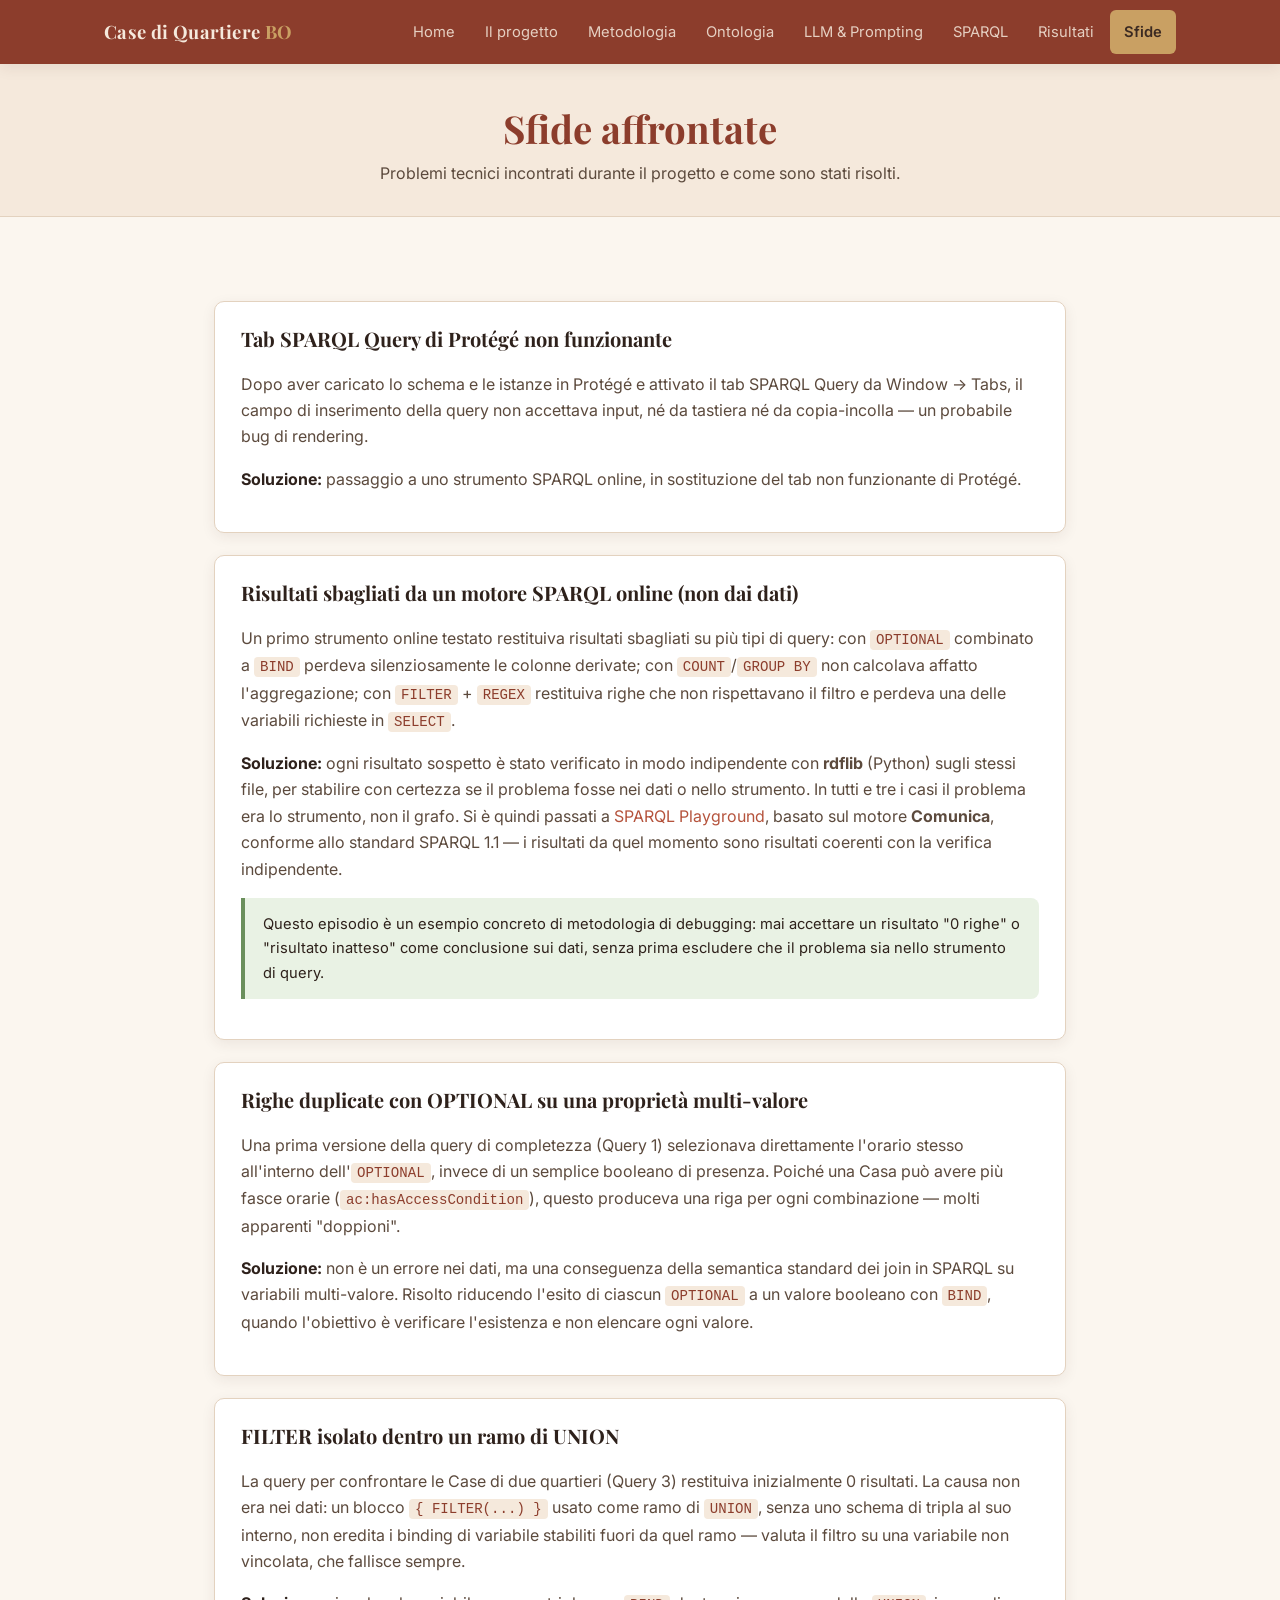
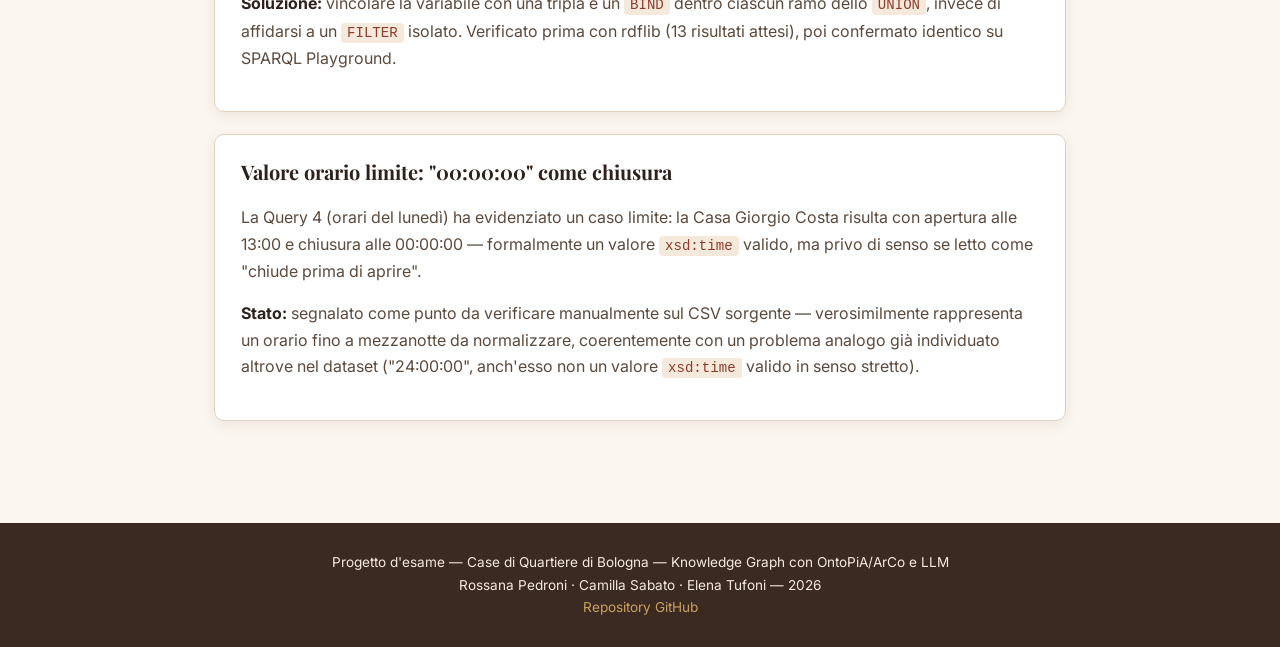
==== challenges.html @ 00c5fe93 "Add files via upload Prima versione del sito" ====
<!DOCTYPE html>
<html lang="it">
<head>
<meta charset="UTF-8">
<meta name="viewport" content="width=device-width, initial-scale=1.0">
<title>Sfide affrontate — Case di Quartiere di Bologna</title>
<link rel="preconnect" href="https://fonts.googleapis.com">
<link href="https://fonts.googleapis.com/css2?family=Playfair+Display:wght@600;700&family=Inter:wght@400;500;600;700&display=swap" rel="stylesheet">
<link rel="stylesheet" href="css/style.css">
</head>
<body>

<header class="topbar">
  <div class="topbar-inner">
    <a class="brand" href="index.html">Case di Quartiere <span>BO</span></a>
    <nav class="menu">
      <a href="index.html">Home</a>
      <a href="topic.html">Il progetto</a>
      <a href="methodology.html">Metodologia</a>
      <a href="ontology.html">Ontologia</a>
      <a href="llm.html">LLM &amp; Prompting</a>
      <a href="sparql.html">SPARQL</a>
      <a href="results.html">Risultati</a>
      <a href="challenges.html" class="active">Sfide</a>
    </nav>
  </div>
</header>

<section class="page-header">
  <h1>Sfide affrontate</h1>
  <p>Problemi tecnici incontrati durante il progetto e come sono stati risolti.</p>
</section>

<main>

  <section class="card">
    <h3 style="margin-top:0">Tab SPARQL Query di Protégé non funzionante</h3>
    <p>
      Dopo aver caricato lo schema e le istanze in Protégé e attivato il tab SPARQL Query da
      Window → Tabs, il campo di inserimento della query non accettava input, né da tastiera né da
      copia-incolla — un probabile bug di rendering.
    </p>
    <p><span class="label">Soluzione:</span> passaggio a uno strumento SPARQL online, in sostituzione del tab non funzionante di Protégé.</p>
  </section>

  <section class="card">
    <h3 style="margin-top:0">Risultati sbagliati da un motore SPARQL online (non dai dati)</h3>
    <p>
      Un primo strumento online testato restituiva risultati sbagliati su più tipi di query: con
      <code>OPTIONAL</code> combinato a <code>BIND</code> perdeva silenziosamente le colonne derivate;
      con <code>COUNT</code>/<code>GROUP BY</code> non calcolava affatto l'aggregazione; con
      <code>FILTER</code> + <code>REGEX</code> restituiva righe che non rispettavano il filtro e perdeva
      una delle variabili richieste in <code>SELECT</code>.
    </p>
    <p>
      <span class="label">Soluzione:</span> ogni risultato sospetto è stato verificato in modo
      indipendente con <strong>rdflib</strong> (Python) sugli stessi file, per stabilire con certezza se
      il problema fosse nei dati o nello strumento. In tutti e tre i casi il problema era lo strumento,
      non il grafo. Si è quindi passati a <a href="https://atomgraph.github.io/SPARQL-Playground/" target="_blank" rel="noopener">SPARQL Playground</a>,
      basato sul motore <strong>Comunica</strong>, conforme allo standard SPARQL 1.1 — i risultati da
      quel momento sono risultati coerenti con la verifica indipendente.
    </p>
    <div class="note ok">
      Questo episodio è un esempio concreto di metodologia di debugging: mai accettare un risultato
      "0 righe" o "risultato inatteso" come conclusione sui dati, senza prima escludere che il
      problema sia nello strumento di query.
    </div>
  </section>

  <section class="card">
    <h3 style="margin-top:0">Righe duplicate con OPTIONAL su una proprietà multi-valore</h3>
    <p>
      Una prima versione della query di completezza (Query 1) selezionava direttamente l'orario stesso
      all'interno dell'<code>OPTIONAL</code>, invece di un semplice booleano di presenza. Poiché una
      Casa può avere più fasce orarie (<code>ac:hasAccessCondition</code>), questo produceva una riga
      per ogni combinazione — molti apparenti "doppioni".
    </p>
    <p>
      <span class="label">Soluzione:</span> non è un errore nei dati, ma una conseguenza della semantica
      standard dei join in SPARQL su variabili multi-valore. Risolto riducendo l'esito di ciascun
      <code>OPTIONAL</code> a un valore booleano con <code>BIND</code>, quando l'obiettivo è verificare
      l'esistenza e non elencare ogni valore.
    </p>
  </section>

  <section class="card">
    <h3 style="margin-top:0">FILTER isolato dentro un ramo di UNION</h3>
    <p>
      La query per confrontare le Case di due quartieri (Query 3) restituiva inizialmente 0 risultati.
      La causa non era nei dati: un blocco <code>{ FILTER(...) }</code> usato come ramo di
      <code>UNION</code>, senza uno schema di tripla al suo interno, non eredita i binding di variabile
      stabiliti fuori da quel ramo — valuta il filtro su una variabile non vincolata, che fallisce sempre.
    </p>
    <p>
      <span class="label">Soluzione:</span> vincolare la variabile con una tripla e un <code>BIND</code>
      dentro ciascun ramo dello <code>UNION</code>, invece di affidarsi a un <code>FILTER</code> isolato.
      Verificato prima con rdflib (13 risultati attesi), poi confermato identico su SPARQL Playground.
    </p>
  </section>

  <section class="card">
    <h3 style="margin-top:0">Valore orario limite: "00:00:00" come chiusura</h3>
    <p>
      La Query 4 (orari del lunedì) ha evidenziato un caso limite: la Casa Giorgio Costa risulta con
      apertura alle 13:00 e chiusura alle 00:00:00 — formalmente un valore <code>xsd:time</code> valido,
      ma privo di senso se letto come "chiude prima di aprire".
    </p>
    <p>
      <span class="label">Stato:</span> segnalato come punto da verificare manualmente sul CSV sorgente
      — verosimilmente rappresenta un orario fino a mezzanotte da normalizzare, coerentemente con un
      problema analogo già individuato altrove nel dataset ("24:00:00", anch'esso non un valore
      <code>xsd:time</code> valido in senso stretto).
    </p>
  </section>

</main>

<footer>
  Progetto d'esame — Case di Quartiere di Bologna — Knowledge Graph con OntoPiA/ArCo e LLM<br>
  Rossana Pedroni · Camilla Sabato · Elena Tufoni — 2026<br>
  <a href="https://github.com/Rossana22/case-di-quartiere-bologna">Repository GitHub</a>
</footer>

</body>
</html>
---- css/style.css ----
/* ============================================================
   Case di Quartiere di Bologna — Knowledge Graph
   Tema "Bologna" — terracotta / mattone / portici
   ============================================================ */

:root {
  --terracotta: #b5533c;
  --terracotta-dark: #8c3d2c;
  --terracotta-light: #d97b5f;
  --sand: #f5e9dc;
  --cream: #fbf6ef;
  --brown-dark: #3b2a22;
  --gold: #c9a063;
  --text: #2e211b;
  --text-soft: #5c4a3d;
  --border: #e3d2bf;
  --code-bg: #2e211b;
  --code-text: #f5e9dc;
  --radius: 10px;
  --shadow: 0 4px 14px rgba(59, 42, 34, 0.08);
  --shadow-strong: 0 8px 24px rgba(59, 42, 34, 0.16);
}

* { box-sizing: border-box; }

html { scroll-behavior: smooth; }

body {
  margin: 0;
  font-family: "Inter", -apple-system, BlinkMacSystemFont, "Segoe UI", sans-serif;
  color: var(--text);
  background: var(--cream);
  line-height: 1.65;
}

h1, h2, h3, h4 {
  font-family: "Playfair Display", Georgia, serif;
  color: var(--terracotta-dark);
  line-height: 1.25;
  margin-top: 0;
}

h1 { font-size: 2.4rem; }
h2 { font-size: 1.7rem; margin-top: 2.4rem; }
h3 { font-size: 1.25rem; margin-top: 1.8rem; color: var(--text); }

p { color: var(--text-soft); }

a { color: var(--terracotta); text-decoration: none; border-bottom: 1px solid transparent; }
a:hover { border-bottom-color: var(--terracotta); }

/* ---------- Top navigation (fixed, identical on every page) ---------- */

.topbar {
  position: sticky;
  top: 0;
  z-index: 100;
  background: var(--terracotta-dark);
  box-shadow: var(--shadow);
}

.topbar-inner {
  max-width: 1120px;
  margin: 0 auto;
  padding: 0 24px;
  display: flex;
  align-items: center;
  justify-content: space-between;
  min-height: 64px;
  flex-wrap: wrap;
}

.brand {
  color: var(--sand);
  font-family: "Playfair Display", Georgia, serif;
  font-size: 1.15rem;
  font-weight: 700;
  letter-spacing: 0.02em;
  padding: 12px 0;
  border-bottom: none;
}

.brand span { color: var(--gold); }

nav.menu {
  display: flex;
  flex-wrap: wrap;
  gap: 2px;
}

nav.menu a {
  color: var(--sand);
  font-size: 0.92rem;
  padding: 10px 14px;
  border-radius: 6px;
  border-bottom: none;
  opacity: 0.85;
  transition: background 0.15s, opacity 0.15s;
}

nav.menu a:hover { background: rgba(255,255,255,0.1); opacity: 1; }

nav.menu a.active {
  background: var(--gold);
  color: var(--brown-dark);
  opacity: 1;
  font-weight: 600;
}

/* ---------- Hero (arch motif) ---------- */

.hero {
  background: linear-gradient(180deg, var(--terracotta) 0%, var(--terracotta-dark) 100%);
  color: var(--sand);
  padding: 64px 24px 90px;
  position: relative;
  overflow: hidden;
}

.hero-inner { max-width: 900px; margin: 0 auto; text-align: center; }

.hero h1 { color: #fff; font-size: 2.8rem; }

.hero p.lead {
  color: var(--sand);
  font-size: 1.15rem;
  max-width: 700px;
  margin: 18px auto 0;
}

.arches {
  position: absolute;
  bottom: -1px;
  left: 0;
  width: 100%;
  height: 46px;
  background-image: radial-gradient(circle at 30px 46px, transparent 26px, var(--cream) 27px);
  background-size: 60px 46px;
  background-repeat: repeat-x;
}

/* ---------- Page header (non-hero pages) ---------- */

.page-header {
  background: var(--sand);
  border-bottom: 1px solid var(--border);
  padding: 40px 24px 30px;
  text-align: center;
}

.page-header h1 { margin-bottom: 8px; }
.page-header p { max-width: 680px; margin: 0 auto; }

/* ---------- Layout ---------- */

main { max-width: 900px; margin: 0 auto; padding: 48px 24px 80px; }

section { margin-bottom: 2.2rem; }

.card {
  background: #fff;
  border: 1px solid var(--border);
  border-radius: var(--radius);
  padding: 24px 26px;
  box-shadow: var(--shadow);
  margin-bottom: 22px;
}

.grid-2 { display: grid; grid-template-columns: 1fr 1fr; gap: 20px; }
.grid-3 { display: grid; grid-template-columns: repeat(3, 1fr); gap: 20px; }

@media (max-width: 720px) {
  .grid-2, .grid-3 { grid-template-columns: 1fr; }
  .hero h1 { font-size: 2.1rem; }
  nav.menu { justify-content: center; }
  .topbar-inner { justify-content: center; text-align: center; }
}

/* ---------- Buttons ---------- */

.btn {
  display: inline-block;
  background: var(--gold);
  color: var(--brown-dark);
  padding: 12px 22px;
  border-radius: 999px;
  font-weight: 600;
  border-bottom: none;
  margin-top: 10px;
}

.btn:hover { background: #dcb87b; border-bottom: none; }

.btn-outline {
  display: inline-block;
  background: transparent;
  color: #fff;
  border: 1.5px solid rgba(255,255,255,0.6);
  padding: 11px 20px;
  border-radius: 999px;
  margin: 6px;
}
.btn-outline:hover { background: rgba(255,255,255,0.12); border-bottom: none; }

/* ---------- Team ---------- */

.team-grid {
  display: grid;
  grid-template-columns: repeat(3, 1fr);
  gap: 20px;
  margin-top: 20px;
}

.team-card {
  background: #fff;
  border: 1px solid var(--border);
  border-radius: var(--radius);
  padding: 22px;
  text-align: center;
  box-shadow: var(--shadow);
}

.avatar {
  width: 64px;
  height: 64px;
  border-radius: 50%;
  background: var(--terracotta);
  color: #fff;
  display: flex;
  align-items: center;
  justify-content: center;
  font-family: "Playfair Display", serif;
  font-size: 1.4rem;
  margin: 0 auto 12px;
}

@media (max-width: 720px) { .team-grid { grid-template-columns: 1fr; } }

/* ---------- Image placeholder ---------- */

.img-placeholder {
  background: repeating-linear-gradient(135deg, var(--sand), var(--sand) 10px, #efdcc7 10px, #efdcc7 20px);
  border: 1.5px dashed var(--gold);
  border-radius: var(--radius);
  min-height: 180px;
  display: flex;
  align-items: center;
  justify-content: center;
  color: var(--text-soft);
  font-size: 0.85rem;
  text-align: center;
  padding: 16px;
}

/* ---------- Code / SPARQL blocks ---------- */

pre {
  background: var(--code-bg);
  color: var(--code-text);
  padding: 18px 20px;
  border-radius: var(--radius);
  overflow-x: auto;
  font-size: 0.85rem;
  line-height: 1.55;
}

code {
  font-family: "SFMono-Regular", Consolas, "Liberation Mono", Menlo, monospace;
}

p code, li code {
  background: var(--sand);
  color: var(--terracotta-dark);
  padding: 2px 6px;
  border-radius: 4px;
  font-size: 0.88em;
}

.query-block { margin-bottom: 40px; }
.query-block h3 { color: var(--terracotta-dark); }

.label { font-weight: 700; color: var(--text); }

/* ---------- Tables ---------- */

table {
  width: 100%;
  border-collapse: collapse;
  margin: 14px 0;
  font-size: 0.92rem;
}

th, td {
  text-align: left;
  padding: 10px 12px;
  border-bottom: 1px solid var(--border);
}

th {
  background: var(--sand);
  color: var(--terracotta-dark);
  font-weight: 700;
}

tr:hover td { background: #fbf3ea; }

/* ---------- Note boxes ---------- */

.note {
  border-left: 4px solid var(--gold);
  background: var(--sand);
  padding: 14px 18px;
  border-radius: 0 8px 8px 0;
  font-size: 0.92rem;
  margin: 16px 0;
}

.note.warn { border-left-color: var(--terracotta); background: #fbe9e3; }
.note.ok { border-left-color: #6a8f5c; background: #e9f2e4; }

/* ---------- Badges (SPARQL keywords) ---------- */

.badges { display: flex; flex-wrap: wrap; gap: 8px; margin: 14px 0 6px; }

.badge {
  background: var(--terracotta-dark);
  color: var(--sand);
  padding: 5px 12px;
  border-radius: 999px;
  font-size: 0.78rem;
  font-family: monospace;
  letter-spacing: 0.02em;
}

/* ---------- Timeline (methodology) ---------- */

.timeline { position: relative; margin-left: 12px; padding-left: 28px; border-left: 2px solid var(--border); }

.timeline-step { position: relative; margin-bottom: 28px; }

.timeline-step::before {
  content: "";
  position: absolute;
  left: -35px;
  top: 4px;
  width: 14px;
  height: 14px;
  border-radius: 50%;
  background: var(--terracotta);
  border: 3px solid var(--cream);
}

/* ---------- Footer ---------- */

footer {
  background: var(--brown-dark);
  color: var(--sand);
  text-align: center;
  padding: 28px 24px;
  font-size: 0.85rem;
}

footer a { color: var(--gold); }
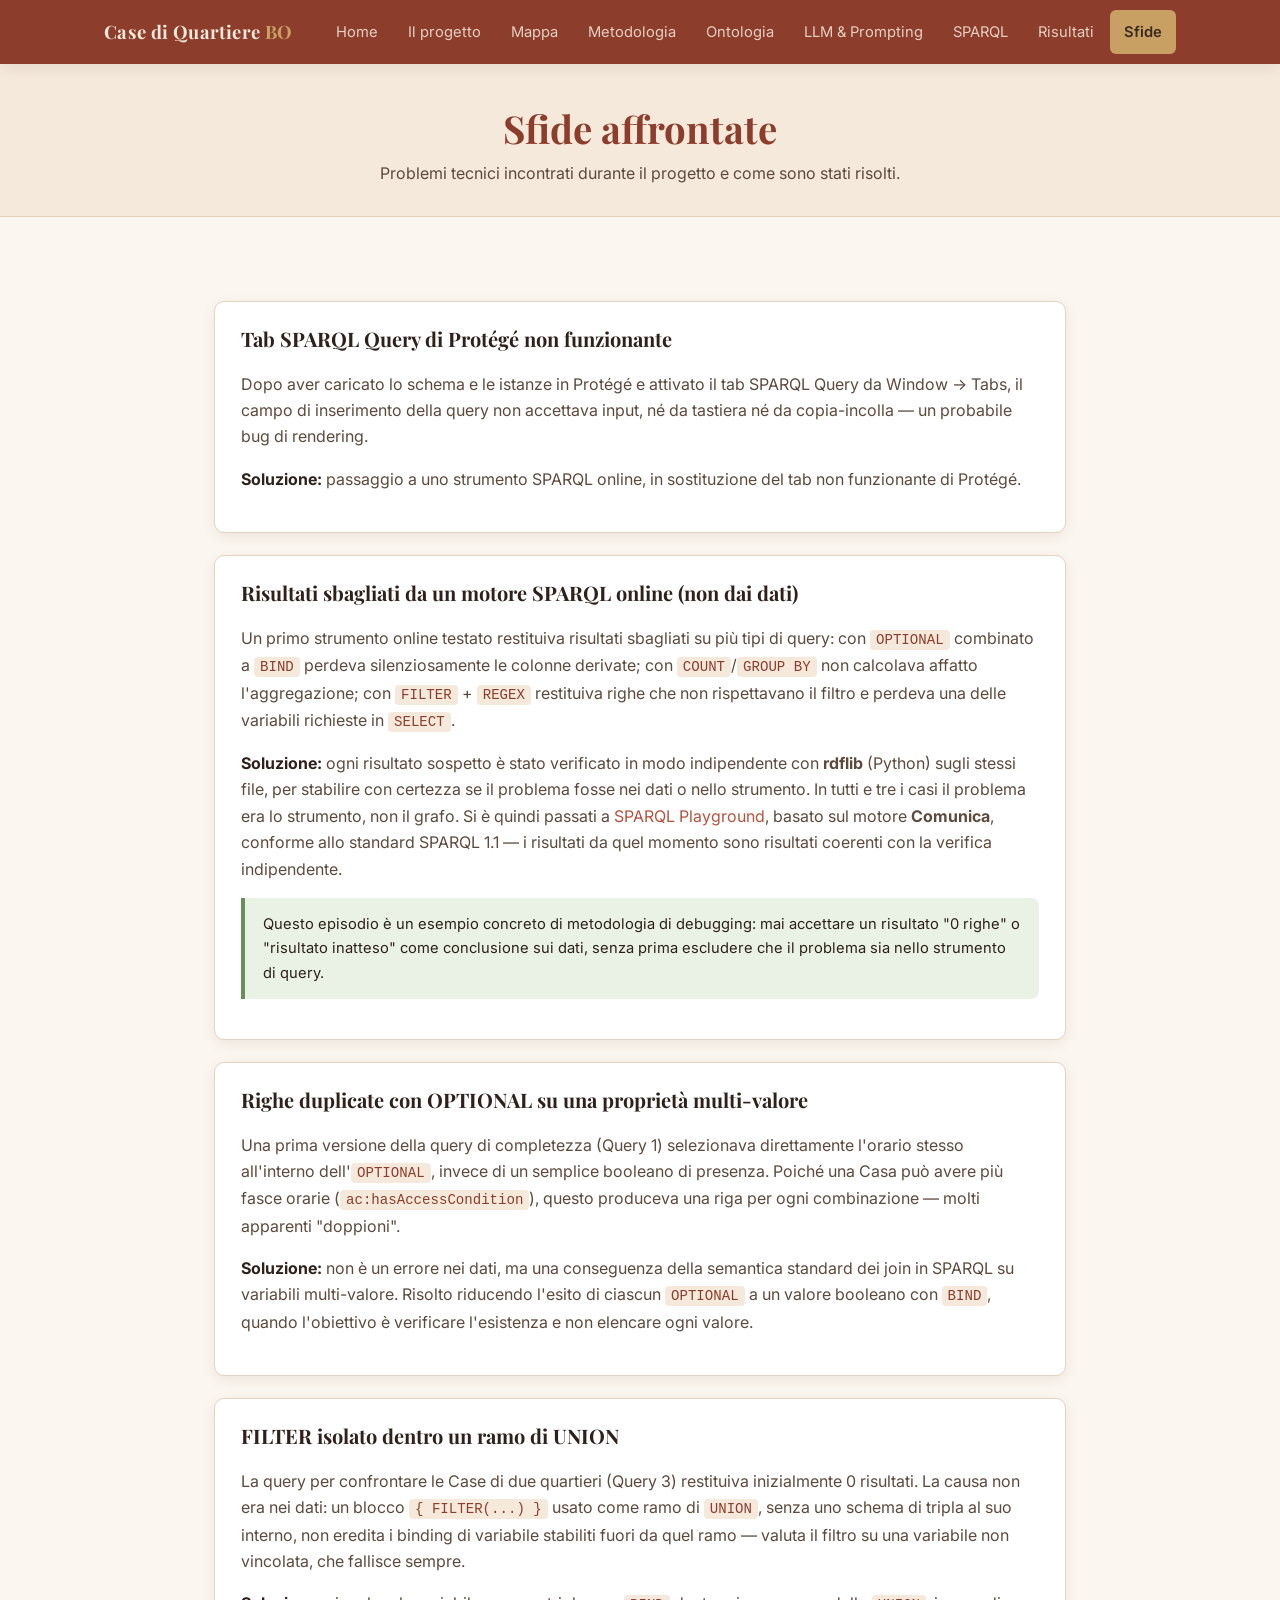
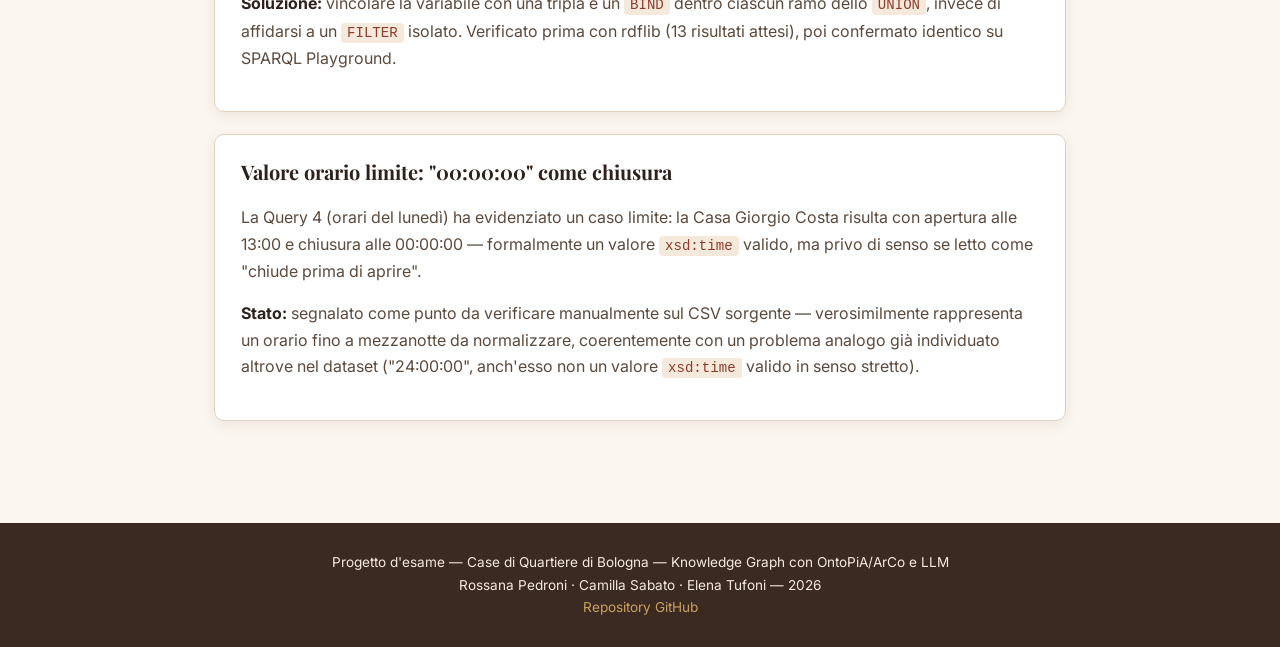
==== commit 771c8510: "Add files via upload nuova versione" ====
--- a/challenges.html
+++ b/challenges.html
@@ -16,6 +16,7 @@
     <nav class="menu">
       <a href="index.html">Home</a>
       <a href="topic.html">Il progetto</a>
+      <a href="mappa.html">Mappa</a>
       <a href="methodology.html">Metodologia</a>
       <a href="ontology.html">Ontologia</a>
       <a href="llm.html">LLM &amp; Prompting</a>
--- a/css/style.css
+++ b/css/style.css
@@ -361,3 +361,89 @@
 }
 
 footer a { color: var(--gold); }
+
+/* ---------- Map page ---------- */
+
+.map-container {
+  height: 480px;
+  border-radius: var(--radius);
+  overflow: hidden;
+  border: 1px solid var(--border);
+  box-shadow: var(--shadow);
+}
+
+.legend {
+  display: flex;
+  flex-wrap: wrap;
+  gap: 10px 20px;
+  margin-top: 14px;
+  font-size: 0.85rem;
+  color: var(--text-soft);
+}
+
+.legend-item { display: flex; align-items: center; gap: 7px; }
+
+.legend-dot {
+  width: 12px;
+  height: 12px;
+  border-radius: 50%;
+  display: inline-block;
+  flex-shrink: 0;
+}
+
+.district-block { margin-bottom: 36px; }
+
+.district-title { display: flex; align-items: center; gap: 10px; margin-top: 2.4rem; }
+
+.district-dot {
+  width: 14px;
+  height: 14px;
+  border-radius: 50%;
+  display: inline-block;
+  flex-shrink: 0;
+}
+
+.gallery-grid {
+  display: grid;
+  grid-template-columns: repeat(3, 1fr);
+  gap: 18px;
+  margin-top: 14px;
+}
+
+@media (max-width: 720px) { .gallery-grid { grid-template-columns: 1fr; } }
+@media (min-width: 721px) and (max-width: 980px) { .gallery-grid { grid-template-columns: repeat(2, 1fr); } }
+
+.gallery-card {
+  background: #fff;
+  border: 1px solid var(--border);
+  border-radius: var(--radius);
+  overflow: hidden;
+  box-shadow: var(--shadow);
+}
+
+.gallery-img {
+  background: repeating-linear-gradient(135deg, var(--sand), var(--sand) 10px, #efdcc7 10px, #efdcc7 20px);
+  border-bottom: 1.5px dashed var(--gold);
+  height: 130px;
+  display: flex;
+  align-items: center;
+  justify-content: center;
+}
+
+.icon-building { width: 54px; height: 54px; color: var(--terracotta-dark); }
+
+.gallery-body { padding: 12px 14px; }
+
+.gallery-body h4 {
+  margin: 0 0 4px;
+  font-family: "Playfair Display", Georgia, serif;
+  color: var(--text);
+  font-size: 1rem;
+}
+
+.gallery-body p { margin: 0; font-size: 0.82rem; color: var(--text-soft); }
+
+/* Leaflet popup restyle to match theme */
+.leaflet-popup-content-wrapper { border-radius: 8px; }
+.leaflet-popup-content { font-family: "Inter", sans-serif; font-size: 0.85rem; }
+.leaflet-popup-content b { color: var(--terracotta-dark); font-family: "Playfair Display", serif; }
